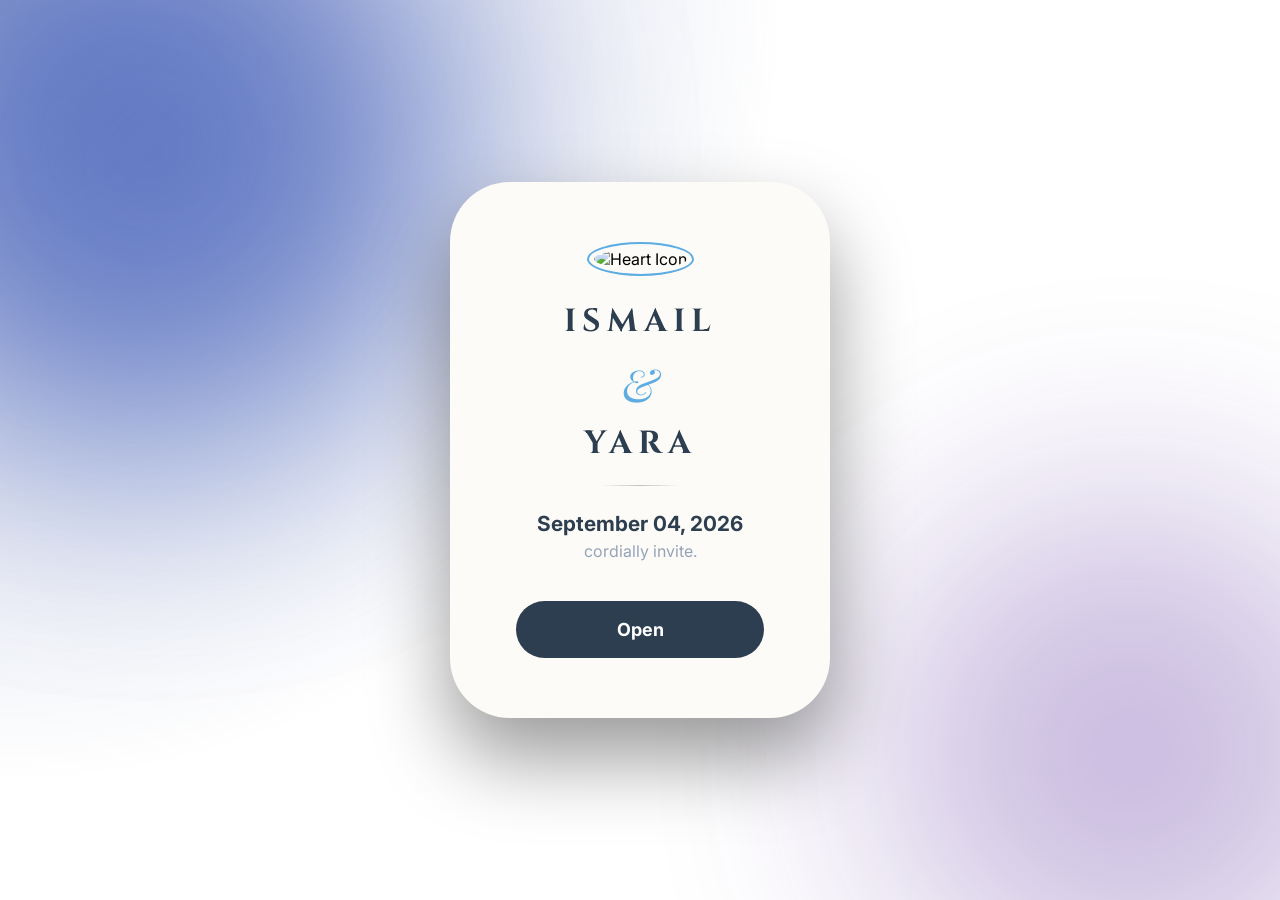
==== index.html @ 11ec3abd "Initial Upload" ====
<!DOCTYPE html>
<html lang="en">
    
<head>
    <meta charset="UTF-8">
    <meta name="viewport" content="width=device-width, initial-scale=1.0">
    <title>Wedding Invitation Card</title>
    <link rel="stylesheet" href="style.css">
</head>
<body>
    <!-- Background Animated Blobs -->
    <div class="background-blobs">
        <div class="blob blob-1"></div>
        <div class="blob blob-2"></div>
    </div>

    <div class="container">
        <div class="profile-card">
            <!-- Icon Section -->
            <div class="avatar">
                <img src="c:\Users\Omar\OneDrive\Desktop\heart.png" alt="Heart Icon">
            </div>

            <!-- Name Section -->
            <h1 class="name">ISMAIL</h1>
            <span class="and-text">&</span>
            <h1 class="name">YARA</h1>

            <div class="elegant-line"></div>

            <!-- Date Section -->
            <p class="wedding-date">September 04, 2026</p>
            <p class="invite-text">cordially invite.</p>

          <div class="links">
    <a href="details.html" class="link-item">Open</a>
</div>


</div>
        </div>
    </div>
</body>
</html>
---- style.css ----
/* Import all necessary fonts */
@import url('https://fonts.googleapis.com/css2?family=Cinzel:wght@400;700&family=Playfair+Display:ital,wght@1,400;1,700&family=Inter:wght@300;400;600&display=swap');

* {
    margin: 0;
    padding: 0;
    box-sizing: border-box;
}

body {
    /* REPLACE THE URL BELOW with your Adobe Stock image path or link */
    background-image: url('https://images.unsplash.com/photo-1557683316-973673baf926?q=80&w=2029&auto=format&fit=crop'); 
    
    background-size: cover;       /* Makes the image cover the whole screen */
    background-position: center;  /* Centers the image */
    background-attachment: fixed; /* Keeps the background from moving when you scroll */
    background-repeat: no-repeat;
    
    display: flex;
    justify-content: center;
    align-items: center;
    min-height: 100vh;
    font-family: 'Inter', sans-serif;
    margin: 0;
}


/* Background Animated Blobs (Keeping these for the outer look) */
.background-blobs {
    position: fixed;
    top: 0;
    left: 0;
    width: 100vw;
    height: 100vh;
    z-index: -1;
    background: radial-gradient(circle at top left, rgba(30, 58, 138, 0.3) 0%, transparent 50%); /* Subtle top-left glow */
}
.blob {
    position: absolute;
    border-radius: 50%;
    filter: blur(120px); /* Heavy blur for that "smoke" look */
    opacity: 0.6;
}
.blob-1 {
    width: 600px;
    height: 600px;
    background: #1e40af; /* Royal Blue */
    top: -150px;
    left: -150px;
    animation: pulse-blue 10s infinite alternate;
}

/* The Subtle Purple Light in Bottom Right */
.blob-2 {
    width: 500px;
    height: 500px;
    background: #4c1d95; /* Deep Purple */
    bottom: -100px;
    right: -100px;
    opacity: 0.3;
    animation: pulse-purple 12s infinite alternate;
}

@keyframes move {
    from { transform: translate(0, 0); }
    to { transform: translate(100px, 100px); }
}

/* The Card Container */
.container {
    width: 100%;
    max-width: 420px;
    padding: 20px;
}

.profile-card {
    background-image: url("file:///C:/Users/Omar/Downloads/ChatGPT%20Image%20Aug%203,%202026,%2003_46_22%20AM.png");
    background-size: cover;
    background-position: center;
    background-color: #fdfbf7;
    border-radius: 60px; /* Increased from 40px to 60px */
    padding: 60px 35px;
    text-align: center;
    box-shadow: 0 40px 80px rgba(0, 0, 0, 0.4);
    border: none;
}

/* Heart Icon / Avatar */
.avatar img {
    width: 90px;
    height: 90px;
    border-radius: 50%;
    /* Changed border color to match the blue flowers */
    border: 2px solid #5dade2; 
    margin-bottom: 30px;
    padding: 5px;
}

/* Names - CHANGED TO DARK COLOR (#2c3e50) */
.name {
    font-family: 'Cinzel', serif;
    font-size: 32px;
    letter-spacing: 6px; 
    color: #2c3e50; 
    font-weight: 700;
    text-transform: uppercase;
    line-height: 1;
}

/* The Ampersand - CHANGED TO SOFT BLUE */
.and-text {
    display: block;
    color: #5dade2;
    font-family: 'Playfair Display', serif;
    font-size: 45px;
    font-style: italic;
    margin: 15px 0;
}

/* The Elegant Line - CHANGED TO DARK GRADIENT */
.elegant-line {
    width: 80px;
    height: 1px;
    background: linear-gradient(90deg, transparent, #2c3e50, transparent);
    margin: 25px auto;
    opacity: 0.3;
}

/* Wedding Date - CHANGED TO DARK GREY */
.wedding-date {
    color: #2c3e50;
    font-size: 1.3rem; /* Made slightly bigger */
    font-weight: 700;
    margin-top: 10px;
    margin-bottom: 5px;
}

.invite-text {
    color: #94a3b8;
    font-size: 1rem;
    margin-bottom: 40px;
    font-weight: 400;
}

.link-item {
    display: inline-flex; /* Changed to inline-flex to fit the text better */
    align-items: center;
    justify-content: center;
    padding: 18px 80px;  /* Added more horizontal padding for the oval look */
    border-radius: 50px; /* THIS MAKES IT OVAL */
    background: #2c3e50;
    color: white;
    text-decoration: none;
    transition: all 0.3s ease;
    font-weight: 700;
    font-size: 18px;
    width: 80%;          /* Makes the button wide like the image */
}

.link-item:hover {
    background: #1a252f;
    transform: scale(1.02);
}

.modal {
    display: none; /* Hidden by default */
    position: fixed;
    z-index: 100;
    left: 0; top: 0;
    width: 100%; height: 100%;
    background-color: rgba(0,0,0,0.8); /* Dark blur background */
    backdrop-filter: blur(10px);
}

/* Modal Content Box */
.modal-content {
    background-color: #fdfaf3;
    margin: 15% auto;
    padding: 40px;
    border-radius: 40px;
    width: 80%;
    max-width: 350px;
    text-align: center;
    position: relative;
    animation: slideUp 0.4s ease;
}

@keyframes slideUp {
    from { transform: translateY(100px); opacity: 0; }
    to { transform: translateY(0); opacity: 1; }
}

/* Close Button */
.close-btn {
    position: absolute;
    right: 20px; top: 15px;
    font-size: 30px;
    color: #1e293b;
    cursor: pointer;
}
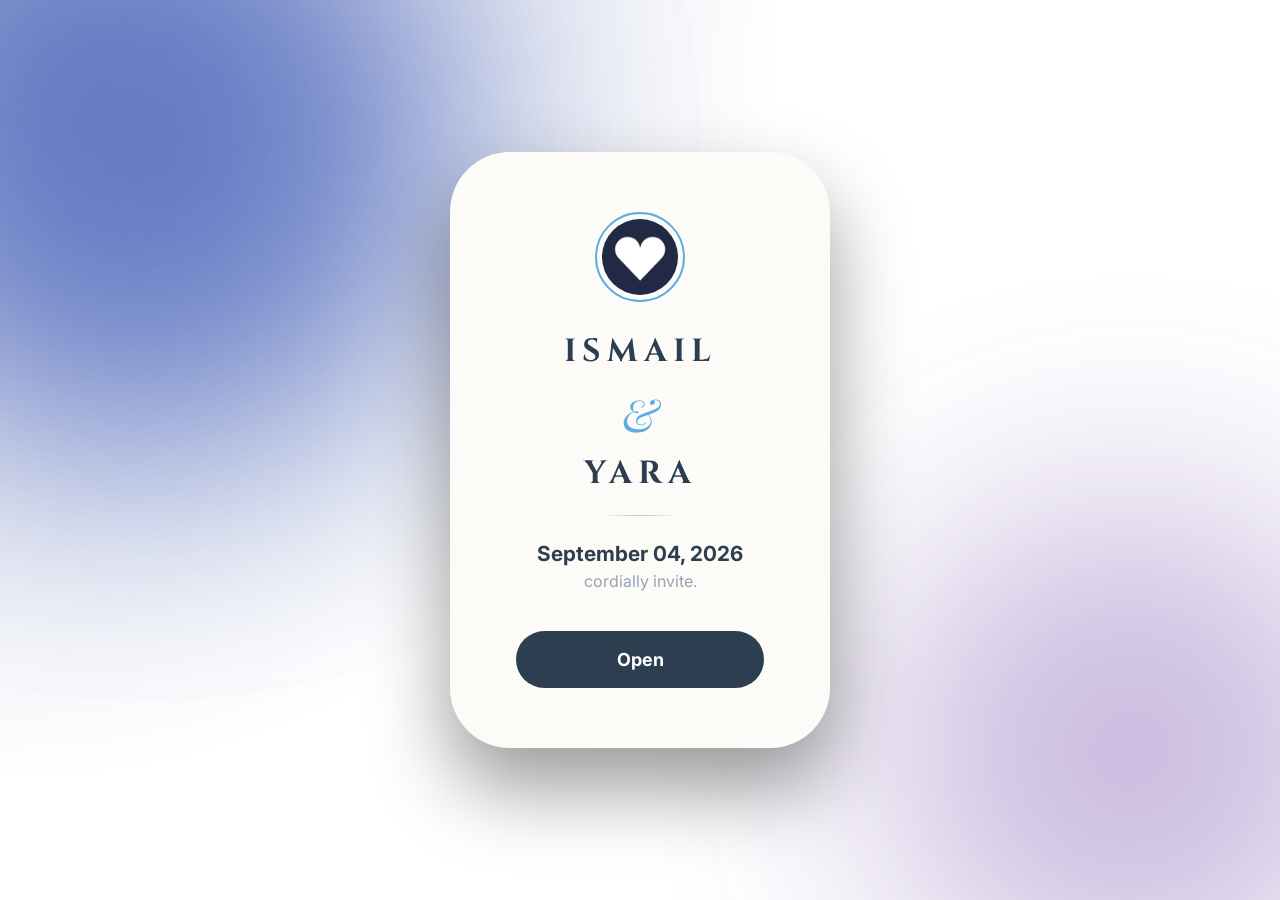
==== commit 9649e454: "Update index.html" ====
--- a/index.html
+++ b/index.html
@@ -18,7 +18,7 @@
         <div class="profile-card">
             <!-- Icon Section -->
             <div class="avatar">
-                <img src="c:\Users\Omar\OneDrive\Desktop\heart.png" alt="Heart Icon">
+                <img src="heart.png" alt="Heart Icon">
             </div>
 
             <!-- Name Section -->
@@ -41,4 +41,4 @@
         </div>
     </div>
 </body>
-</html>+</html>
